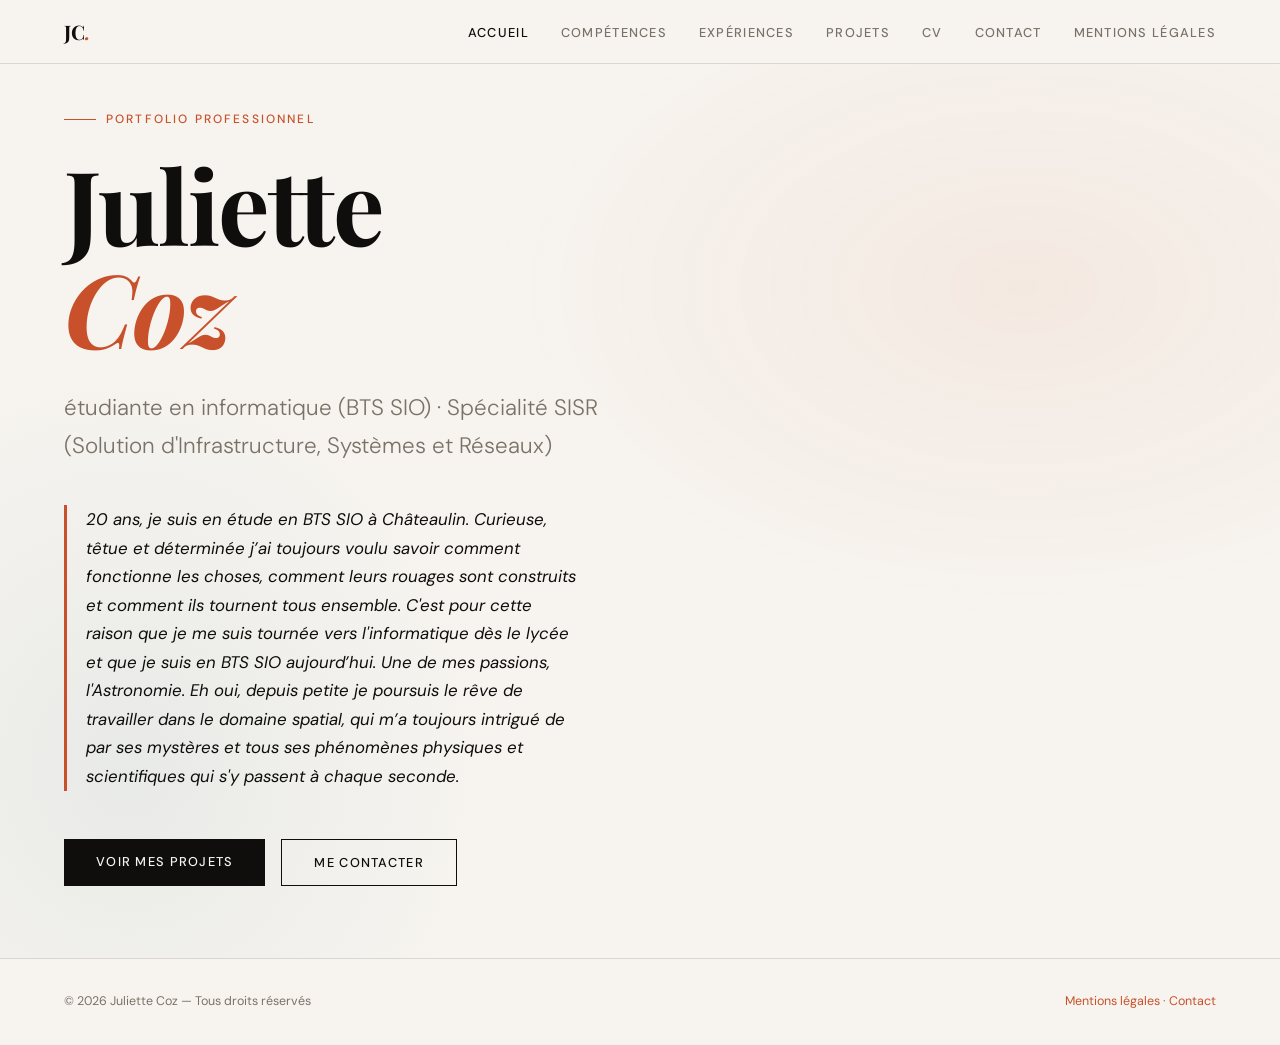
==== index.html @ 77a08def "Refactor hero pitch paragraph in index.html Split the hero pitch paragraph into two for better reada" ====
<!DOCTYPE html>
<html lang="fr">
<head>
<meta charset="UTF-8">
<meta name="viewport" content="width=device-width, initial-scale=1.0">
<title>Portfolio — Professionnel</title>
<link rel="icon" type="image/png" href="logoportfolio.webp" />
<link rel="preconnect" href="https://fonts.googleapis.com">
<link href="https://fonts.googleapis.com/css2?family=Playfair+Display:ital,wght@0,400;0,700;1,400&family=DM+Sans:wght@300;400;500&display=swap" rel="stylesheet">
<style>
  :root {
    --ink: #0f0e0d;
    --paper: #f7f4ef;
    --cream: #ede8df;
    --accent: #c8502a;
    --accent2: #2a6b8a;
    --muted: #7a7268;
    --border: rgba(15,14,13,0.12);
    --font-display: 'Playfair Display', Georgia, serif;
    --font-body: 'DM Sans', sans-serif;
    --nav-h: 64px;
  }
  *, *::before, *::after { box-sizing: border-box; margin: 0; padding: 0; }
  html { scroll-behavior: smooth; }
  body {
    font-family: var(--font-body);
    background: var(--paper);
    color: var(--ink);
    font-size: 16px;
    line-height: 1.7;
    overflow-x: hidden;
  }

  /* ── NAV ── */
  nav {
    position: fixed; top: 0; left: 0; right: 0; z-index: 100;
    height: var(--nav-h);
    background: rgba(247,244,239,0.92);
    backdrop-filter: blur(12px);
    border-bottom: 1px solid var(--border);
    display: flex; align-items: center; justify-content: space-between;
    padding: 0 5vw;
  }
  .nav-logo {
    font-family: var(--font-display);
    font-size: 1.25rem;
    font-weight: 700;
    letter-spacing: -0.01em;
    color: var(--ink);
    text-decoration: none;
  }
  .nav-logo span { color: var(--accent); font-style: italic; }
  .nav-links { display: flex; gap: 2rem; list-style: none; }
  .nav-links a {
    font-size: 0.8rem;
    letter-spacing: 0.1em;
    text-transform: uppercase;
    font-weight: 500;
    color: var(--muted);
    text-decoration: none;
    transition: color 0.2s;
  }
  .nav-links a:hover { color: var(--accent); }
  .nav-links a.active { color: var(--ink); }
  .hamburger { display: none; flex-direction: column; gap: 5px; cursor: pointer; background: none; border: none; padding: 4px; }
  .hamburger span { display: block; width: 22px; height: 1.5px; background: var(--ink); transition: all 0.3s; }
  .hamburger.open span:nth-child(1) { transform: translateY(6.5px) rotate(45deg); }
  .hamburger.open span:nth-child(2) { opacity: 0; }
  .hamburger.open span:nth-child(3) { transform: translateY(-6.5px) rotate(-45deg); }
  .mobile-menu {
    display: none; position: fixed; top: var(--nav-h); left: 0; right: 0; bottom: 0;
    background: var(--paper); z-index: 99; flex-direction: column; align-items: center; justify-content: center; gap: 2.5rem;
  }
  .mobile-menu.open { display: flex; }
  .mobile-menu a { font-family: var(--font-display); font-size: 2rem; font-weight: 700; color: var(--ink); text-decoration: none; }
  .mobile-menu a:hover { color: var(--accent); }

  /* ── SECTIONS ── */
  section { display: none; min-height: 100vh; padding: calc(var(--nav-h) + 5vh) 5vw 8vh; }
  section.active { display: block; }

  /* ── HERO ── */
  #home {
    display: none;
    flex-direction: column;
    justify-content: center;
    position: relative;
    overflow: hidden;
  }
  #home.active { display: flex; }
  .hero-bg {
    position: absolute; inset: 0; pointer-events: none;
    background:
      radial-gradient(ellipse 60% 50% at 80% 30%, rgba(200,80,42,0.07) 0%, transparent 70%),
      radial-gradient(ellipse 40% 60% at 10% 80%, rgba(42,107,138,0.07) 0%, transparent 70%);
  }
  .hero-tag {
    font-size: 0.75rem; letter-spacing: 0.18em; text-transform: uppercase;
    color: var(--accent); font-weight: 500; margin-bottom: 1.5rem;
    display: flex; align-items: center; gap: 10px;
  }
  .hero-tag::before { content: ''; display: block; width: 32px; height: 1px; background: var(--accent); }
  .hero-name {
    font-family: var(--font-display);
    font-size: clamp(3rem, 8vw, 7rem);
    font-weight: 700;
    line-height: 1.0;
    letter-spacing: -0.02em;
    margin-bottom: 0.3em;
  }
  .hero-name em { font-style: italic; color: var(--accent); }
  .hero-title {
    font-size: clamp(1rem, 2.5vw, 1.4rem);
    color: var(--muted);
    font-weight: 300;
    margin-bottom: 2.5rem;
    max-width: 540px;
  }
  .hero-pitch {
    max-width: 520px;
    font-size: 1.05rem;
    color: var(--ink);
    margin-bottom: 3rem;
    border-left: 3px solid var(--accent);
    padding-left: 1.2rem;
    font-style: italic;
  }
  .hero-ctas { display: flex; flex-wrap: wrap; gap: 1rem; }
  .btn-primary {
    display: inline-block; padding: 0.75rem 2rem;
    background: var(--ink); color: var(--paper);
    font-size: 0.8rem; letter-spacing: 0.1em; text-transform: uppercase; font-weight: 500;
    text-decoration: none; border: none; cursor: pointer;
    transition: background 0.2s, transform 0.15s;
  }
  .btn-primary:hover { background: var(--accent); transform: translateY(-1px); }
  .btn-outline {
    display: inline-block; padding: 0.75rem 2rem;
    background: transparent; color: var(--ink);
    font-size: 0.8rem; letter-spacing: 0.1em; text-transform: uppercase; font-weight: 500;
    text-decoration: none; border: 1px solid var(--ink); cursor: pointer;
    transition: all 0.2s;
  }
  .btn-outline:hover { background: var(--ink); color: var(--paper); }
  .hero-scroll {
    position: absolute; bottom: 3vh; left: 5vw;
    font-size: 0.7rem; letter-spacing: 0.15em; text-transform: uppercase;
    color: var(--muted); display: flex; align-items: center; gap: 10px;
  }
  .hero-scroll::after { content: ''; display: block; width: 40px; height: 1px; background: var(--muted); }

  /* ── PAGE HEADINGS ── */
  .page-heading {
    margin-bottom: 3rem;
    padding-bottom: 1.5rem;
    border-bottom: 1px solid var(--border);
  }
  .page-heading .eyebrow {
    font-size: 0.7rem; letter-spacing: 0.18em; text-transform: uppercase;
    color: var(--accent); font-weight: 500; margin-bottom: 0.5rem;
  }
  .page-heading h1 {
    font-family: var(--font-display);
    font-size: clamp(2rem, 5vw, 3.5rem);
    font-weight: 700; line-height: 1.1;
  }

  /* ── SKILLS ── */
  .skills-grid { display: grid; grid-template-columns: repeat(auto-fill, minmax(280px, 1fr)); gap: 1.5rem; }
  .skill-card {
    background: var(--cream);
    padding: 1.5rem;
    border-left: 3px solid var(--accent);
    transition: transform 0.2s;
  }
  .skill-card:hover { transform: translateY(-3px); }
  .skill-card h3 { font-family: var(--font-display); font-size: 1.1rem; margin-bottom: 0.75rem; }
  .skill-bar-wrap { height: 3px; background: var(--border); margin-bottom: 0.5rem; }
  .skill-bar { height: 3px; background: var(--accent); transition: width 1s ease; }
  .skill-meta { font-size: 0.8rem; color: var(--muted); }

  /* ── PROJECTS ── */
  .projects-grid { display: grid; grid-template-columns: repeat(auto-fill, minmax(320px, 1fr)); gap: 2rem; }
  .project-card {
    background: var(--cream);
    overflow: hidden;
    transition: transform 0.25s;
  }
  .project-card:hover { transform: translateY(-4px); }
  .project-thumb {
    height: 180px;
    display: flex; align-items: center; justify-content: center;
    font-family: var(--font-display); font-size: 3rem; font-weight: 700;
    letter-spacing: -0.04em;
    position: relative; overflow: hidden;
  }
  .project-thumb.c1 { background: #1a1a2e; color: rgba(200,80,42,0.6); }
  .project-thumb.c2 { background: #0d3b52; color: rgba(247,244,239,0.5); }
  .project-thumb.c3 { background: #2d2416; color: rgba(200,80,42,0.5); }
  .project-body { padding: 1.5rem; }
  .project-tag { font-size: 0.7rem; letter-spacing: 0.12em; text-transform: uppercase; color: var(--accent); font-weight: 500; margin-bottom: 0.5rem; }
  .project-title { font-family: var(--font-display); font-size: 1.3rem; font-weight: 700; margin-bottom: 0.75rem; }
  .project-desc { font-size: 0.9rem; color: var(--muted); margin-bottom: 1.25rem; }
  .project-link { font-size: 0.75rem; letter-spacing: 0.1em; text-transform: uppercase; font-weight: 500; color: var(--accent); text-decoration: none; }
  .project-link:hover { text-decoration: underline; }

  /* ── CV / TIMELINE ── */
  .timeline { position: relative; padding-left: 2rem; }
  .timeline::before { content: ''; position: absolute; left: 0; top: 0; bottom: 0; width: 1px; background: var(--border); }
  .timeline-item { position: relative; margin-bottom: 2.5rem; }
  .timeline-dot {
    position: absolute; left: -2rem; top: 6px;
    width: 10px; height: 10px; border-radius: 50%;
    background: var(--accent); border: 2px solid var(--paper);
    transform: translateX(-4.5px);
  }
  .timeline-date { font-size: 0.75rem; letter-spacing: 0.1em; text-transform: uppercase; color: var(--accent); font-weight: 500; margin-bottom: 0.25rem; }
  .timeline-title { font-family: var(--font-display); font-size: 1.15rem; font-weight: 700; }
  .timeline-sub { font-size: 0.85rem; color: var(--muted); margin-bottom: 0.5rem; }
  .timeline-desc { font-size: 0.9rem; }
  .cv-cols { display: grid; grid-template-columns: 1fr 1fr; gap: 4rem; }
  @media (max-width: 700px) { .cv-cols { grid-template-columns: 1fr; gap: 2.5rem; } }
  .cv-section-title {
    font-size: 0.7rem; letter-spacing: 0.18em; text-transform: uppercase;
    color: var(--muted); font-weight: 500; margin-bottom: 1.5rem;
    padding-bottom: 0.5rem; border-bottom: 1px solid var(--border);
  }

  /* ── EXPERIENCES ── */
  .exp-item {
    padding: 2rem;
    background: var(--cream);
    margin-bottom: 1.5rem;
    border-top: 2px solid var(--accent);
  }
  .exp-header { display: flex; justify-content: space-between; align-items: flex-start; flex-wrap: wrap; gap: 0.5rem; margin-bottom: 0.75rem; }
  .exp-title { font-family: var(--font-display); font-size: 1.2rem; font-weight: 700; }
  .exp-company { font-weight: 500; color: var(--accent2); }
  .exp-date { font-size: 0.78rem; letter-spacing: 0.1em; text-transform: uppercase; color: var(--muted); white-space: nowrap; }
  .exp-list { list-style: none; padding: 0; }
  .exp-list li { font-size: 0.9rem; padding: 0.3rem 0 0.3rem 1.2rem; position: relative; }
  .exp-list li::before { content: '—'; position: absolute; left: 0; color: var(--accent); }
  .star-badge { display: inline-block; font-size: 0.7rem; letter-spacing: 0.1em; text-transform: uppercase; background: var(--ink); color: var(--paper); padding: 2px 8px; margin-left: 8px; vertical-align: middle; }

  /* ── CONTACT ── */
  .contact-wrap { display: grid; grid-template-columns: 1fr 1fr; gap: 5vw; }
  @media (max-width: 700px) { .contact-wrap { grid-template-columns: 1fr; } }
  .contact-info h2 { font-family: var(--font-display); font-size: 1.8rem; margin-bottom: 1rem; }
  .contact-info p { color: var(--muted); margin-bottom: 2rem; }
  .contact-detail { display: flex; align-items: center; gap: 1rem; margin-bottom: 1rem; }
  .contact-icon { width: 40px; height: 40px; background: var(--cream); display: flex; align-items: center; justify-content: center; font-size: 1rem; flex-shrink: 0; }
  .contact-label { font-size: 0.75rem; letter-spacing: 0.1em; text-transform: uppercase; color: var(--muted); }
  .contact-val { font-weight: 500; font-size: 0.95rem; }
  .form-group { margin-bottom: 1.25rem; }
  .form-label { display: block; font-size: 0.75rem; letter-spacing: 0.1em; text-transform: uppercase; color: var(--muted); margin-bottom: 0.4rem; }
  .form-input, .form-textarea {
    width: 100%; padding: 0.75rem 1rem;
    background: var(--cream); border: 1px solid var(--border);
    color: var(--ink); font-family: var(--font-body); font-size: 0.9rem;
    outline: none; transition: border-color 0.2s;
  }
  .form-input:focus, .form-textarea:focus { border-color: var(--accent); }
  .form-textarea { resize: vertical; min-height: 120px; }

  /* ── MENTIONS LÉGALES ── */
  .legal-content { max-width: 780px; }
  .legal-content h2 { font-family: var(--font-display); font-size: 1.3rem; font-weight: 700; margin: 2rem 0 0.75rem; }
  .legal-content h2:first-of-type { margin-top: 0; }
  .legal-content p { font-size: 0.92rem; color: var(--muted); margin-bottom: 0.75rem; }
  .legal-content strong { color: var(--ink); }

  /* ── FOOTER ── */
  footer {
    text-align: center; padding: 2rem 5vw;
    border-top: 1px solid var(--border);
    font-size: 0.78rem; color: var(--muted);
    display: flex; justify-content: space-between; align-items: center; flex-wrap: wrap; gap: 1rem;
  }
  footer a { color: var(--accent); text-decoration: none; }

  /* ── ANIMATIONS ── */
  @keyframes fadeUp { from { opacity: 0; transform: translateY(20px); } to { opacity: 1; transform: translateY(0); } }
  .fade-up { animation: fadeUp 0.6s ease both; }
  .fade-up:nth-child(2) { animation-delay: 0.1s; }
  .fade-up:nth-child(3) { animation-delay: 0.2s; }
  .fade-up:nth-child(4) { animation-delay: 0.3s; }
  .fade-up:nth-child(5) { animation-delay: 0.4s; }

  /* ── RESPONSIVE ── */
  @media (max-width: 768px) {
    .nav-links { display: none; }
    .hamburger { display: flex; }
    .hero-name { font-size: clamp(2.5rem, 12vw, 4rem); }
  }
</style>
</head>
<body>

<!-- NAV -->
<nav>
  <a href="#" class="nav-logo">JC<span>.</span></a>
  <ul class="nav-links">
    <li><a href="#" onclick="showSection('home')" class="active" id="nav-home">Accueil</a></li>
    <li><a href="#" onclick="showSection('skills')" id="nav-skills">Compétences</a></li>
    <li><a href="#" onclick="showSection('experience')" id="nav-experience">Expériences</a></li>
    <li><a href="#" onclick="showSection('projects')" id="nav-projects">Projets</a></li>
    <li><a href="#" onclick="showSection('cv')" id="nav-cv">CV</a></li>
    <li><a href="#" onclick="showSection('contact')" id="nav-contact">Contact</a></li>
    <li><a href="#" onclick="showSection('legal')" id="nav-legal">Mentions légales</a></li>
  </ul>
  <button class="hamburger" id="hamburger" onclick="toggleMenu()">
    <span></span><span></span><span></span>
  </button>
</nav>

<!-- MOBILE MENU -->
<div class="mobile-menu" id="mobile-menu">
  <a href="#" onclick="showSection('home');toggleMenu()">Accueil</a>
  <a href="#" onclick="showSection('skills');toggleMenu()">Compétences</a>
  <a href="#" onclick="showSection('experience');toggleMenu()">Expériences</a>
  <a href="#" onclick="showSection('projects');toggleMenu()">Projets</a>
  <a href="#" onclick="showSection('cv');toggleMenu()">CV</a>
  <a href="#" onclick="showSection('contact');toggleMenu()">Contact</a>
  <a href="#" onclick="showSection('legal');toggleMenu()">Mentions légales</a>
</div>

<!-- HOME -->
<section id="home" class="active">
  <div class="hero-bg"></div>
  <div class="hero-tag fade-up">Portfolio Professionnel</div>
  <h1 class="hero-name fade-up">Juliette<br><em>Coz</em></h1>
  <p class="hero-title fade-up">étudiante en informatique (BTS SIO) · Spécialité SISR (Solution d'Infrastructure, Systèmes et Réseaux)</p>
  <p class="hero-pitch fade-up">20 ans, je suis en étude en BTS SIO à Châteaulin. Curieuse, têtue et déterminée j’ai toujours voulu savoir comment fonctionne les choses, comment leurs rouages sont construits et comment ils tournent tous ensemble. C'est pour cette raison que je me suis tournée vers l'informatique dès le lycée et que je suis en BTS SIO aujourd’hui. 
    Une de mes passions, l'Astronomie. Eh oui, depuis petite je poursuis le rêve de travailler dans le domaine spatial, qui m’a toujours intrigué de par ses mystères et tous ses phénomènes physiques et scientifiques qui s'y passent à chaque seconde.</p>
  <div class="hero-ctas fade-up">
    <a href="#" class="btn-primary" onclick="showSection('projects')">Voir mes projets</a>
    <a href="#" class="btn-outline" onclick="showSection('contact')">Me contacter</a>
  </div>
</section>

<!-- SKILLS -->
<section id="skills">
  <div class="page-heading fade-up">
    <div class="eyebrow">Savoir-faire</div>
    <h1>Compétences</h1>
  </div>
  <div class="skills-grid">
    <div class="skill-card fade-up">
      <h3>Cybersécurité</h3>
      <div class="skill-bar-wrap"><div class="skill-bar" style="width:95%"></div></div>
      <p class="skill-meta">RGPD, RGAA, PIA — Niveau expert</p>
    </div>
    <div class="skill-card fade-up">
      <h3>Logiciels</h3>
      <div class="skill-bar-wrap"><div class="skill-bar" style="width:85%"></div></div>
      <p class="skill-meta">Git, GitLab, GitHub, GLPI, Proxmox, PowerShell ISE, Visual Studio Code, VirtualBox — Niveau avancé</p>
    </div>
    <div class="skill-card fade-up">
      <h3>Gestion de projet</h3>
      <div class="skill-bar-wrap"><div class="skill-bar" style="width:60%"></div></div>
      <p class="skill-meta">Agile — Niveau intermédiaire</p>
    </div>
    <div class="skill-card fade-up">
      <h3>Systèmes d'exploitation</h3>
      <div class="skill-bar-wrap"><div class="skill-bar" style="width:95%"></div></div>
      <p class="skill-meta">windows, Linux, Kali, Windows Serveur, Ubuntu Serveur — Niveau expert+</p>
    </div>
    <div class="skill-card fade-up">
      <h3>Réseaux</h3>
      <div class="skill-bar-wrap"><div class="skill-bar" style="width:90%"></div></div>
      <p class="skill-meta">Matériel Cisco, CiscoPacketTracer, Wiresharck — Niveau expert</p>
    </div>
    <div class="skill-card fade-up">
      <h3>langages de programmation</h3>
      <div class="skill-bar-wrap"><div class="skill-bar" style="width:85%"></div></div>
      <p class="skill-meta">PHP, Python, JavaScript, Arduino, PowerShell, Shell, Bash — Niveau avancé</p>
    </div>
    <div class="skill-card fade-up">
      <h3>Logiciels</h3>
      <div class="skill-bar-wrap"><div class="skill-bar" style="width:85%"></div></div>
      <p class="skill-meta">Git, GitLab, GitHub, GLPI, Proxmox, PowerShell ISE, Visual Studio Code, VirtualBox — Niveau avancé</p>
    </div>
    <div class="skill-card fade-up">
      <h3>Développement Web</h3>
      <div class="skill-bar-wrap"><div class="skill-bar" style="width:80%"></div></div>
      <p class="skill-meta">HTML, CSS, Bootstrap, XML, Json — Niveau avancé</p>
    </div>
    <div class="skill-card fade-up">
      <h3>Bases de Données</h3>
      <div class="skill-bar-wrap"><div class="skill-bar" style="width:95%"></div></div>
      <p class="skill-meta">MySQL, PhpMyAdmin — Niveau expert</p>
    </div>
    <div class="skill-card fade-up">
      <h3>Langues</h3>
      <div class="skill-bar-wrap"><div class="skill-bar" style="width:70%"></div></div>
      <p class="skill-meta">Français natif · Anglais B2</p>
    </div>
  </div>
</section>

<!-- EXPERIENCES -->
<section id="experience">
  <div class="page-heading fade-up">
    <div class="eyebrow">Parcours</div>
    <h1>Expériences</h1>
  </div>

  <div class="exp-item fade-up">
    <div class="exp-header">
      <div>
        <div class="exp-title">Développeuse Informatique </div>
        <div class="exp-company">UBO . Brest</div>
      </div>
      <div class="exp-date">Stage de 2 mois - 2025</div>
    </div>
    <ul class="exp-list">
      <li><strong>Situation :</strong> Projet Tous égaux.</li>
      <li><strong>Tâche et Action:</strong> réalisation d’une application web pour les étudiants en situation de handicap et veille informatique sur les normes RGAA et WCAG.</li>
      <li><strong>Résultat :</strong> présentations de nouvelles solutions pour inclure physiquement les personnes en situation de handicap et pour leurs permettre de pouvoir utiliser les Logiciels de l'établissement</li>
    </ul>
  </div>

  <div class="exp-item fade-up">
    <div class="exp-header">
      <div>
        <div class="exp-title">Ingénieure Systèmes Infrastructure et Résaux</div>
        <div class="exp-company">Brest Métropole · Brest</div>
      </div>
      <div class="exp-date">stage de 5 semaines - 2026</div>
    </div>
    <ul class="exp-list">
      <li><strong>Situation :</strong> à venir</li>
      <li><strong>Tâche et Action:</strong> à venir </li>
      <li><strong>Résultat :</strong> à venir </li>
    </ul>
  </div>
</section>

<!-- PROJECTS -->
<section id="projects">
  <div class="page-heading fade-up">
    <div class="eyebrow">Réalisations</div>
    <h1>Projets</h1>
  </div>
  <div class="projects-grid">
    <div class="project-card fade-up">
      <div class="project-thumb c1">Rallye créatif</div>
      <div class="project-body">
        <div class="project-tag">événement · Développement</div>
        <div class="project-title">création d'une application — UBO</div>
        <p class="project-desc">le but de ce site est de créer une plateforme pour réaliser des travaux de groupe en prennant 
          en compte le niveau d'énergie/humeur de chaque menbre du groupe, pour répartir au mieux les tâches et s'adapter au mieux
           à l'humeur de chacun.</p>
        <a href="https://gitlab.com/lamiette/ralicreatif" class="project-link">Voir le détail →</a>
      </div>
    </div>
    <div class="project-card fade-up">
      <div class="project-thumb c2">ARRFFF</div>
      <div class="project-body">
        <div class="project-tag">site web · Développement</div>
        <div class="project-title">création entreprise fictive — BTS SIO</div>
        <p class="project-desc">création en colaboration d'une entreprise fictive dans le cadre de l'Apprentissage.</p>
        <p class="project-desc">l'entreprise est une entreprise de vente en ligne qui ce fais grace à un site web.</p>
        <a href="https://gitlab.com/ap-mj/arrfff" class="project-link">Voir le détail →</a>
      </div>
    </div>
    <div class="project-card fade-up">
      <div class="project-thumb c3">Mastermind</div>
      <div class="project-body">
        <div class="project-tag">jeux · dévelopement</div>
        <div class="project-title">création d'un jeux de Mastermind en js, css et html — CESI</div>
        <p class="project-desc">étude des différents langages, en particulier le java-script pour réussir à créer un jeux fonctionnelle.</p>
        <a href="mastermind/index.html" class="project-link">jouer →</a>
      </div>
    </div>
  </div>
</section>

<!-- CV -->
<section id="cv">
  <div class="page-heading fade-up">
    <div class="eyebrow">Curriculum Vitae</div>
    <h1>Mon CV</h1>
  </div>
  <div style="margin-bottom:2rem;">
    <a href="CV juliettecoz(2026).pdf" class="btn-primary" style="font-size:0.75rem;">Télécharger le PDF</a>
  </div>
  <div class="cv-cols">
    <div>
      <div class="cv-section-title">Formation</div>
      <div class="timeline">
        <div class="timeline-item fade-up">
          <div class="timeline-dot"></div>
          <div class="timeline-date">2025 - Aujourd'hui</div>
          <div class="timeline-title">BTS SIO</div>
          <div class="timeline-sub">BTS SAINT LOUIS</div>
          <div>Option SISR (Solution d’Infrastructures Systèmes et Réseaux).</div>
        </div>
        <div class="timeline-item fade-up">
          <div class="timeline-dot"></div>
          <div class="timeline-date">2024 - 2025</div>
          <div class="timeline-title">Bachelor en Dévelopement Informatique</div>
          <div class="timeline-sub">CESI BREST</div>
          <div>Apprentissage des différents langages informatiques, ainsi que de l’anglais technique.</div>
        </div>
        <div class="timeline-item fade-up">
          <div class="timeline-dot"></div>
          <div class="timeline-date">2021 - 2024</div>
          <div class="timeline-title">BAC Technologique Filière STI2D</div>
          <div class="timeline-sub">LYCEE LA CROIX ROUGE LA SALLE</div>
          <div>Option SIN (Systèmes Informatiques Numériques) obtention du Bac avec mention assez bien.</div>
        </div>
      </div>

      <div class="cv-section-title" style="margin-top:2.5rem;">Parcours professionnel</div>
      <div class="timeline">
        <div class="timeline-item fade-up">
          <div class="timeline-dot"></div>
          <div class="timeline-date">Stage de 2 mois - 2025</div>
          <div class="timeline-title">Développeuse Informatique</div>
          <div class="timeline-sub">UBO . Brest</div>
          <div>Réalisation d’une application web pour les étudiants en situation de handicap et veille informatique sur les normes RGAA et WCAG.</div>
        </div>
        <div class="timeline-item fade-up">
          <div class="timeline-dot"></div>
          <div class="timeline-date">Stage de 5 semaines - 2026 (26 mai au 24 juin)</div>
          <div class="timeline-title">Ingénieure Systèmes Infrastructure et Réseaux</div>
          <div class="timeline-sub">Brest Métropole · Brest</div>
          <div>à venir </div>
        </div>
      </div>
    </div>

    <div>
      <div class="cv-section-title">Certifications</div>
      <div class="timeline">
        <div class="timeline-item fade-up">
          <div class="timeline-dot"></div>
          <div class="timeline-date">à venir</div>
          <div class="timeline-title">à venir</div>
          <div class="timeline-sub">à venir</div>
        </div>
      </div>
    </div>
  </div>
</section>

<!-- CONTACT -->
<section id="contact">
  <div class="page-heading fade-up">
    <div class="eyebrow">Échangeons</div>
    <h1>Contact</h1>
  </div>
  <div class="contact-wrap">
    <div class="contact-info fade-up">
      <h2>Une proposition d'emplois à pourvoir ?</h2>
      <p>Disponible pour des opportunités CDI, CDD, Alternance, Stages ou Emplois Saisonniers. Réponse sous 48h.</p>
      <div class="contact-detail">
        <div class="contact-icon">✉</div>
        <div>
          <div class="contact-label">Email</div>
          <div class="contact-val">juliettecoz95@gmail.com</div>
        </div>
      </div>
      <div class="contact-detail">
        <div class="contact-icon">☎</div>
        <div>
          <div class="contact-label">Téléphone</div>
          <div class="contact-val">+33 7 88 12 73 37</div>
        </div>
      </div>
      <div class="contact-detail">
        <div class="contact-icon">⊙</div>
        <div>
          <div class="contact-label">Localisation</div>
          <div class="contact-val">Brest, Finistère</div>
        </div>
      </div>
      <div class="contact-detail">
        <div class="contact-icon">Git</div>
        <div>
          <div class="contact-label">GitHub</div>
          <div class="contact-val">
            <a href="https://github.com/juliettec9">
            <style>
              a{
                color: #c8502a;
              }
            </style>
            Juliette coz
            </a>
          </div>
        </div>
      </div>
      <div class="contact-detail">
        <div class="contact-icon">in</div>
        <div>
          <div class="contact-label">LinkedIn</div>
          <div class="contact-val"> <a href="https://www.linkedin.com/in/juliette-coz-a9b17b341/">Juliette coz</a></div>
        </div>
      </div>
    </div>
      <div class="fade-up">
        <form name="contact_form" method="POST" action="mail.php">
          <div class="form-group">
            <label class="form-label">Nom complet *</label>
            <input type="text" class="form-input" placeholder="Votre nom" name="nom" id="nom">
          </div>
          <div class="form-group">
            <label class="form-label">Email *</label>
            <input type="email" class="form-input" placeholder="votre@email.com" name="email" id="email">
          </div>
          <div class="form-group">
            <label class="form-label">Sujet</label>
            <input type="text" class="form-input" placeholder="Objet de votre message" name="sujet" id="sujet">
          </div>
          <div class="form-group">
            <label class="form-label">Message *</label>
            <textarea class="form-textarea" placeholder="Décrivez votre projet ou votre demande…" name="commentaire" id="commentaire">
            </textarea>
          </div>
          <input class="btn-primary" style="width:100%;" type="submit" value=" Envoyer le message">
        </form>
      </div>
    
  </div>
</section>

<!-- MENTIONS LÉGALES -->
<section id="legal">
  <div class="page-heading fade-up">
    <div class="eyebrow">Transparence</div>
    <h1>Mentions légales</h1>
  </div>
  <div class="legal-content fade-up">
    <h2>1. Éditeur du site</h2>
    <p>Ce site est édité à titre personnel par <strong>Juliette Coz</strong>, domiciliée à Brest, Finistère.</p>
    <p>Email de contact : <strong>juliettecoz95@gmail.com</strong></p>

    <h2>2. Hébergement</h2>
    <p>Ce site est hébergé par <strong>GitHub</strong>, dont le siège social est situé au <strong> 37 QUAI DU PRESIDENT ROOSEVELT 92130 ISSY-LES-MOULINEAUX</strong>. Pour toute information, consultez le site de l'hébergeur.</p>

    <h2>3. Propriété intellectuelle</h2>
    <p>L'ensemble des contenus présents sur ce site (textes, images, visuels, structure) sont la propriété exclusive de <strong>Juliette Coz</strong>, sauf mention contraire. Toute reproduction, même partielle, est interdite sans autorisation préalable.</p>

    <h2>4. Protection des données personnelles (RGPD)</h2>
    <p>Ce site ne collecte pas de données personnelles à des fins commerciales. Les données saisies via le formulaire de contact (nom, email, message) sont utilisées uniquement pour répondre à votre demande et ne sont pas transmises à des tiers.</p>
    <p>Conformément au <strong>Règlement Général sur la Protection des Données (RGPD)</strong> et à la loi Informatique et Libertés, vous disposez d'un droit d'accès, de rectification, de suppression et d'opposition. Pour exercer ces droits, contactez : <strong>juliettecoz95@gmail.com</strong>.</p>

    <h2>5. Cookies</h2>
    <p>Ce site n'utilise pas de cookies de traçage ou de mesure d'audience. Aucune donnée de navigation n'est collectée ni transmise à des tiers.</p>

    <h2>6. Limitation de responsabilité</h2>
    <p>Les informations contenues sur ce site sont données à titre indicatif. L'éditeur ne saurait être tenu responsable des erreurs, omissions ou des résultats pouvant être obtenus par un mauvais usage de ces informations.</p>

    <h2>7. Liens hypertextes</h2>
    <p>Ce site peut contenir des liens vers des sites tiers. L'éditeur n'est pas responsable du contenu de ces sites externes et ne contrôle pas leurs pratiques en matière de confidentialité.</p>

    <h2>8. Droit applicable</h2>
    <p>Le présent site est soumis au droit français. En cas de litige, les tribunaux français seront seuls compétents.</p>
    <p style="margin-top:2rem; font-size:0.8rem;">Dernière mise à jour : Avril 2026</p>
  </div>
</section>

<!-- FOOTER -->
<footer>
  <span>© 2026 Juliette Coz — Tous droits réservés</span>
  <span>
    <a href="#" onclick="showSection('legal')">Mentions légales</a> ·
    <a href="#" onclick="showSection('contact')">Contact</a>
  </span>
</footer>

<script>
function showSection(id) {
  document.querySelectorAll('section').forEach(s => s.classList.remove('active'));
  document.querySelectorAll('.nav-links a').forEach(a => a.classList.remove('active'));
  const sec = document.getElementById(id);
  if (sec) sec.classList.add('active');
  const navLink = document.getElementById('nav-' + id);
  if (navLink) navLink.classList.add('active');
  window.scrollTo(0, 0);
  return false;
}

function toggleMenu() {
  const menu = document.getElementById('mobile-menu');
  const btn = document.getElementById('hamburger');
  menu.classList.toggle('open');
  btn.classList.toggle('open');
}

document.querySelectorAll('.nav-links a, .mobile-menu a').forEach(a => {
  a.addEventListener('click', e => e.preventDefault());
});
</script>
</body>
</html>
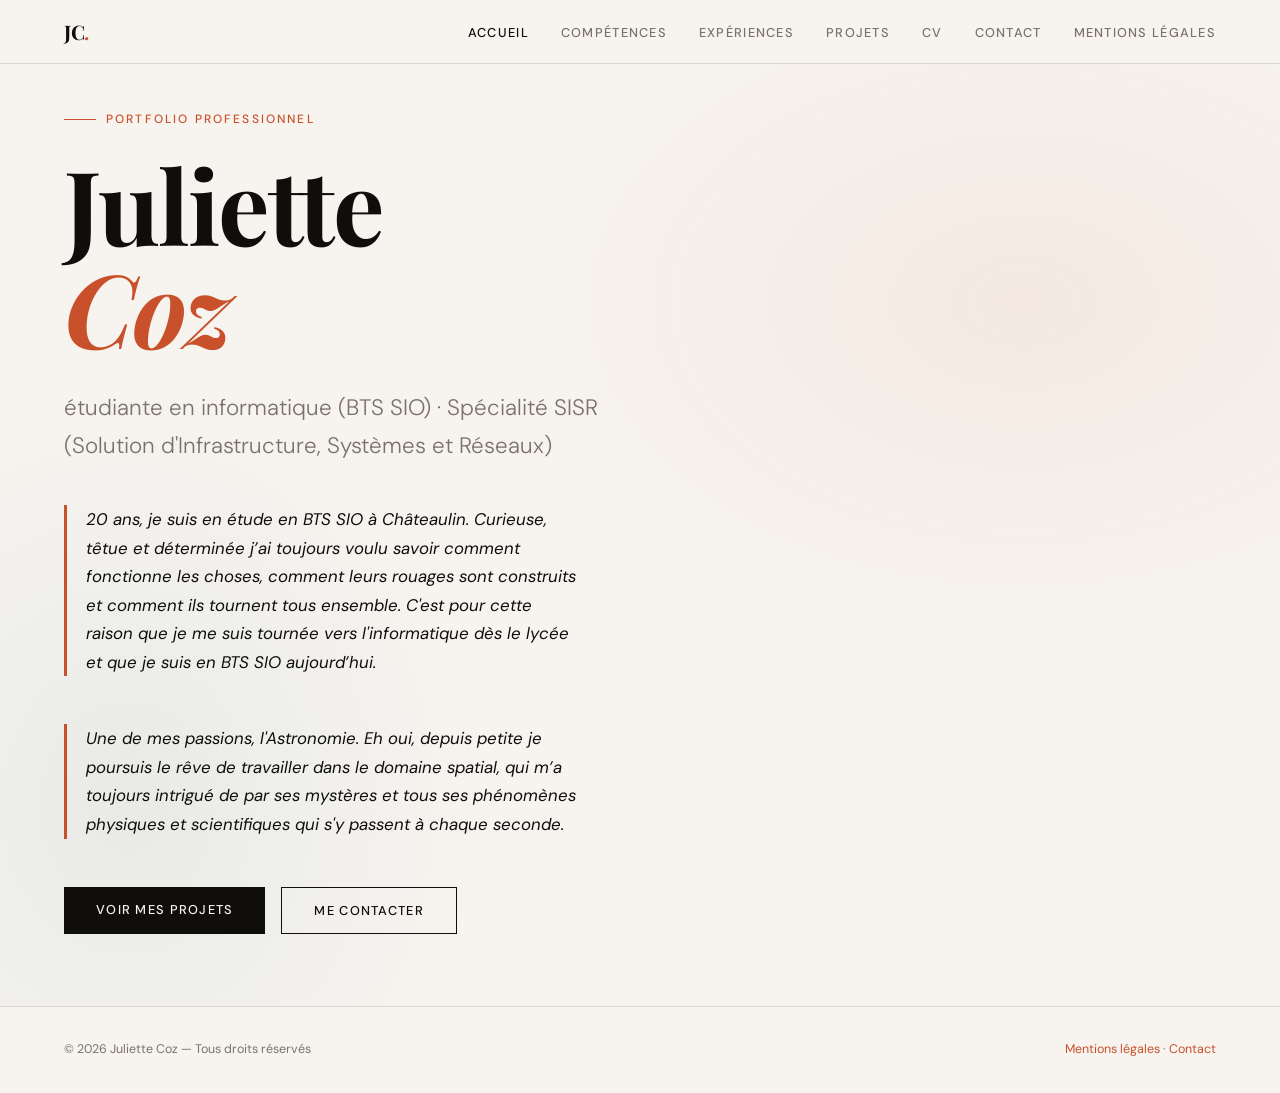
==== commit 9e57b630: "Refactor hero pitch into two paragraphs Split the hero pitch paragraph into two separate paragraphs " ====
--- a/index.html
+++ b/index.html
@@ -330,8 +330,8 @@
   <div class="hero-tag fade-up">Portfolio Professionnel</div>
   <h1 class="hero-name fade-up">Juliette<br><em>Coz</em></h1>
   <p class="hero-title fade-up">étudiante en informatique (BTS SIO) · Spécialité SISR (Solution d'Infrastructure, Systèmes et Réseaux)</p>
-  <p class="hero-pitch fade-up">20 ans, je suis en étude en BTS SIO à Châteaulin. Curieuse, têtue et déterminée j’ai toujours voulu savoir comment fonctionne les choses, comment leurs rouages sont construits et comment ils tournent tous ensemble. C'est pour cette raison que je me suis tournée vers l'informatique dès le lycée et que je suis en BTS SIO aujourd’hui. 
-    Une de mes passions, l'Astronomie. Eh oui, depuis petite je poursuis le rêve de travailler dans le domaine spatial, qui m’a toujours intrigué de par ses mystères et tous ses phénomènes physiques et scientifiques qui s'y passent à chaque seconde.</p>
+  <p class="hero-pitch fade-up">20 ans, je suis en étude en BTS SIO à Châteaulin. Curieuse, têtue et déterminée j’ai toujours voulu savoir comment fonctionne les choses, comment leurs rouages sont construits et comment ils tournent tous ensemble. C'est pour cette raison que je me suis tournée vers l'informatique dès le lycée et que je suis en BTS SIO aujourd’hui.</p> 
+  <p class="hero-pitch fade-up"> Une de mes passions, l'Astronomie. Eh oui, depuis petite je poursuis le rêve de travailler dans le domaine spatial, qui m’a toujours intrigué de par ses mystères et tous ses phénomènes physiques et scientifiques qui s'y passent à chaque seconde.</p>
   <div class="hero-ctas fade-up">
     <a href="#" class="btn-primary" onclick="showSection('projects')">Voir mes projets</a>
     <a href="#" class="btn-outline" onclick="showSection('contact')">Me contacter</a>
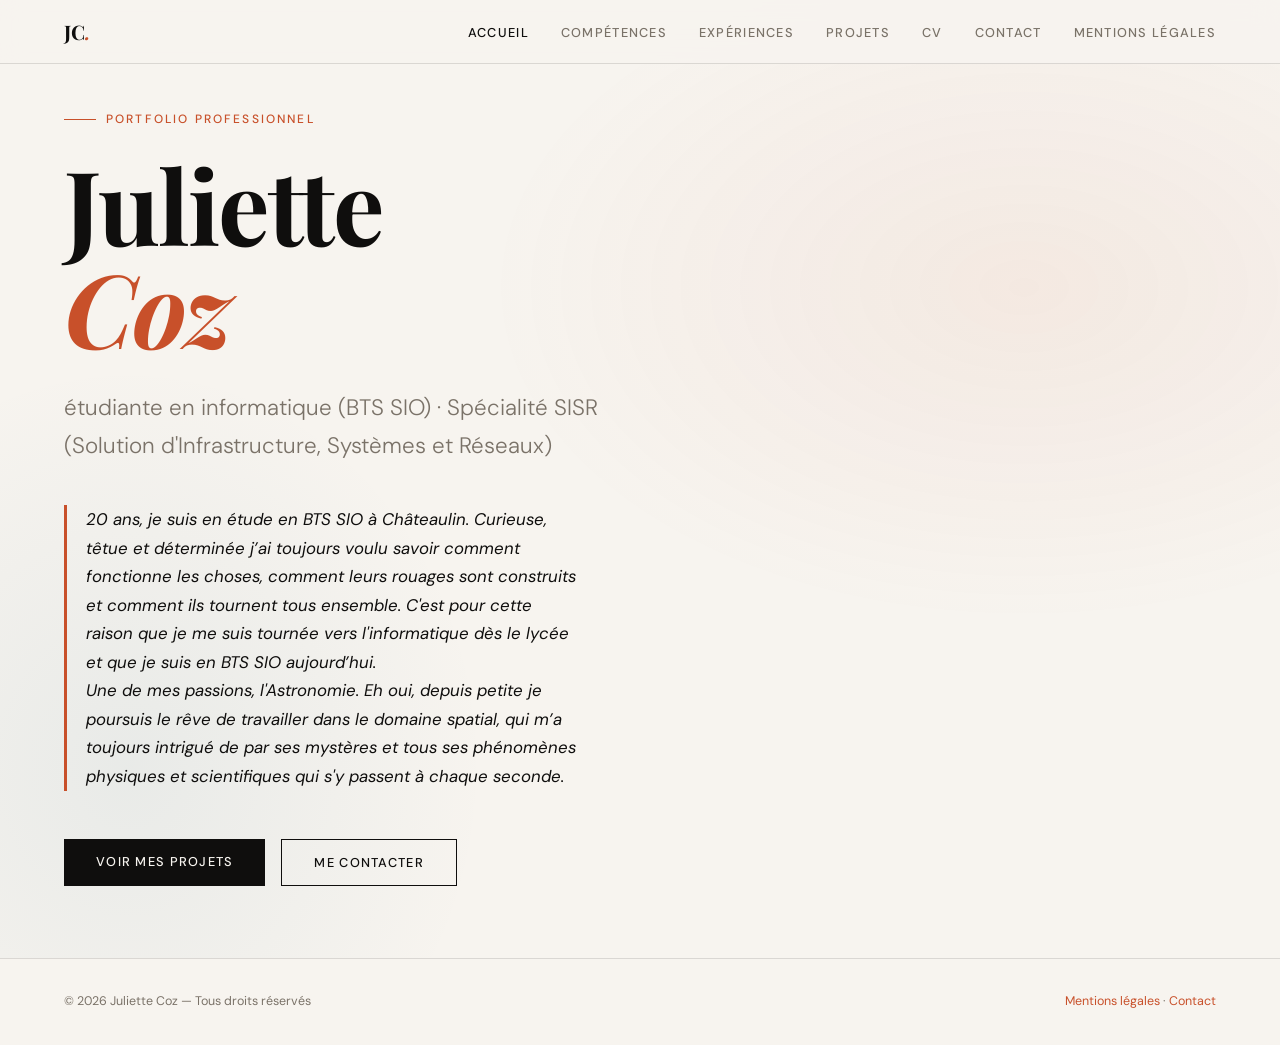
==== commit cf1a39e8: "Update hero pitch text in index.html" ====
--- a/index.html
+++ b/index.html
@@ -330,8 +330,8 @@
   <div class="hero-tag fade-up">Portfolio Professionnel</div>
   <h1 class="hero-name fade-up">Juliette<br><em>Coz</em></h1>
   <p class="hero-title fade-up">étudiante en informatique (BTS SIO) · Spécialité SISR (Solution d'Infrastructure, Systèmes et Réseaux)</p>
-  <p class="hero-pitch fade-up">20 ans, je suis en étude en BTS SIO à Châteaulin. Curieuse, têtue et déterminée j’ai toujours voulu savoir comment fonctionne les choses, comment leurs rouages sont construits et comment ils tournent tous ensemble. C'est pour cette raison que je me suis tournée vers l'informatique dès le lycée et que je suis en BTS SIO aujourd’hui.</p> 
-  <p class="hero-pitch fade-up"> Une de mes passions, l'Astronomie. Eh oui, depuis petite je poursuis le rêve de travailler dans le domaine spatial, qui m’a toujours intrigué de par ses mystères et tous ses phénomènes physiques et scientifiques qui s'y passent à chaque seconde.</p>
+  <p class="hero-pitch fade-up">20 ans, je suis en étude en BTS SIO à Châteaulin. Curieuse, têtue et déterminée j’ai toujours voulu savoir comment fonctionne les choses, comment leurs rouages sont construits et comment ils tournent tous ensemble. C'est pour cette raison que je me suis tournée vers l'informatique dès le lycée et que je suis en BTS SIO aujourd’hui. 
+  <br> Une de mes passions, l'Astronomie. Eh oui, depuis petite je poursuis le rêve de travailler dans le domaine spatial, qui m’a toujours intrigué de par ses mystères et tous ses phénomènes physiques et scientifiques qui s'y passent à chaque seconde.</p>
   <div class="hero-ctas fade-up">
     <a href="#" class="btn-primary" onclick="showSection('projects')">Voir mes projets</a>
     <a href="#" class="btn-outline" onclick="showSection('contact')">Me contacter</a>
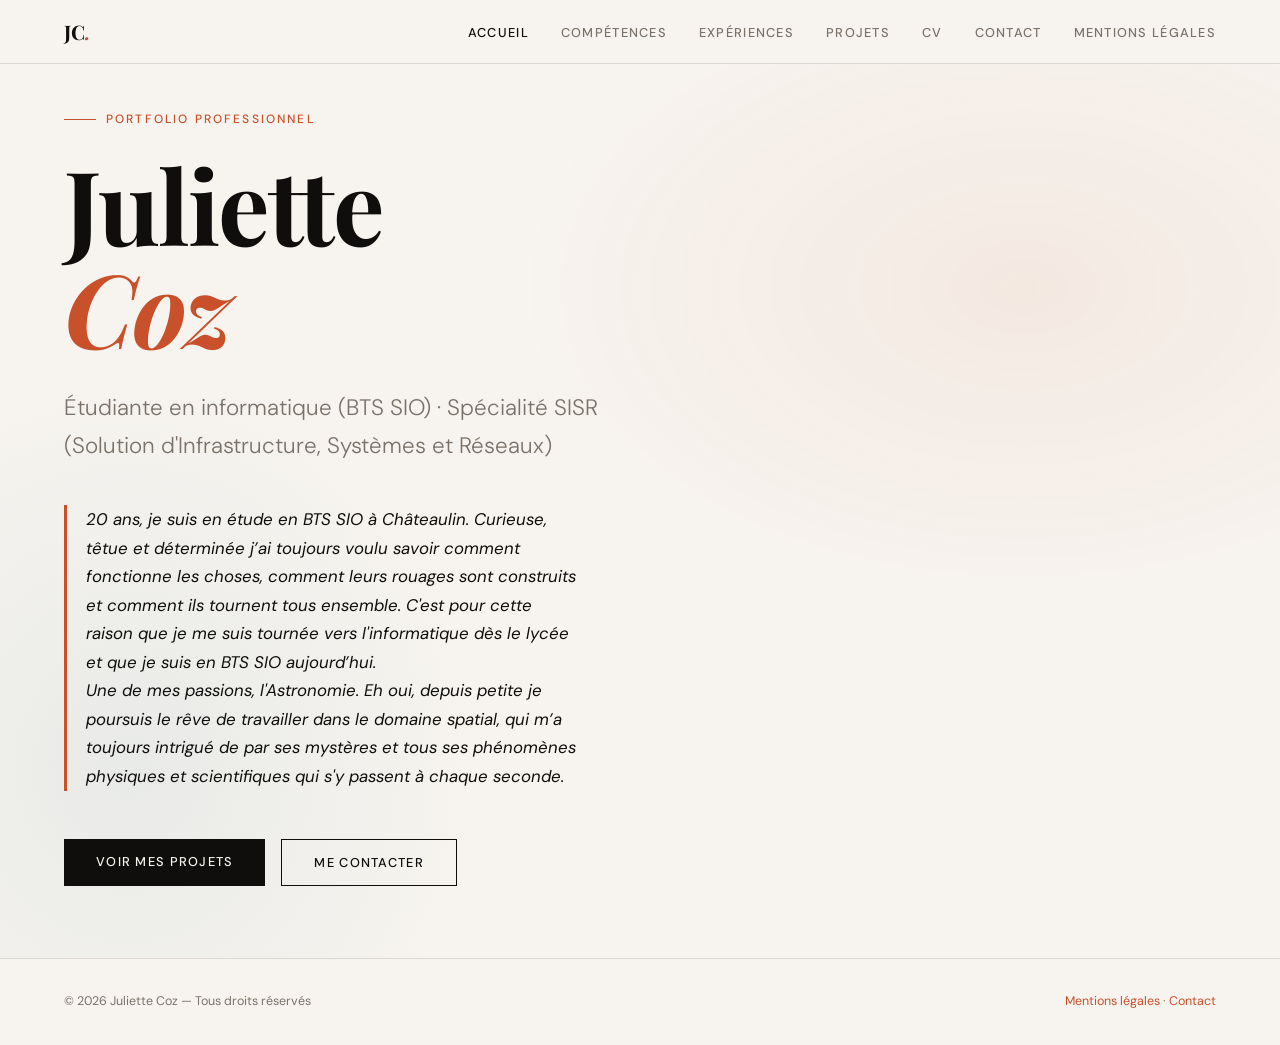
==== commit 61840268: "Correct capitalization in hero title paragraph" ====
--- a/index.html
+++ b/index.html
@@ -329,7 +329,7 @@
   <div class="hero-bg"></div>
   <div class="hero-tag fade-up">Portfolio Professionnel</div>
   <h1 class="hero-name fade-up">Juliette<br><em>Coz</em></h1>
-  <p class="hero-title fade-up">étudiante en informatique (BTS SIO) · Spécialité SISR (Solution d'Infrastructure, Systèmes et Réseaux)</p>
+  <p class="hero-title fade-up">Étudiante en informatique (BTS SIO) · Spécialité SISR (Solution d'Infrastructure, Systèmes et Réseaux)</p>
   <p class="hero-pitch fade-up">20 ans, je suis en étude en BTS SIO à Châteaulin. Curieuse, têtue et déterminée j’ai toujours voulu savoir comment fonctionne les choses, comment leurs rouages sont construits et comment ils tournent tous ensemble. C'est pour cette raison que je me suis tournée vers l'informatique dès le lycée et que je suis en BTS SIO aujourd’hui. 
   <br> Une de mes passions, l'Astronomie. Eh oui, depuis petite je poursuis le rêve de travailler dans le domaine spatial, qui m’a toujours intrigué de par ses mystères et tous ses phénomènes physiques et scientifiques qui s'y passent à chaque seconde.</p>
   <div class="hero-ctas fade-up">
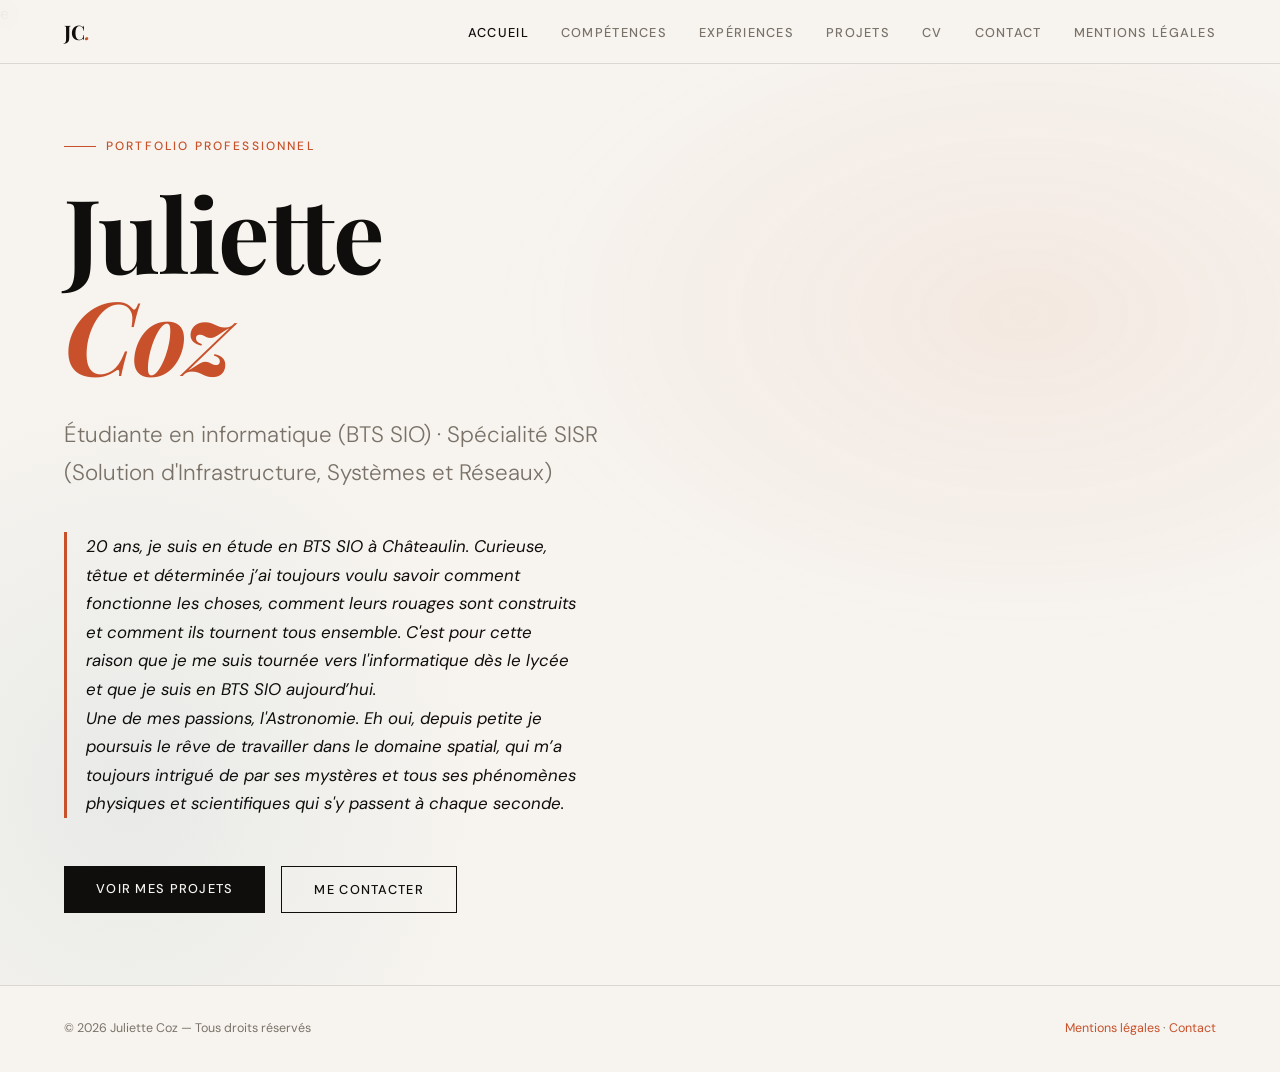
==== commit f3b30871: "Update project details in index.html" ====
--- a/index.html
+++ b/index.html
@@ -1,4 +1,4 @@
-<!DOCTYPE html>
+e<!DOCTYPE html>
 <html lang="fr">
 <head>
 <meta charset="UTF-8">
@@ -429,9 +429,9 @@
       <div class="exp-date">stage de 5 semaines - 2026</div>
     </div>
     <ul class="exp-list">
-      <li><strong>Situation :</strong> à venir</li>
-      <li><strong>Tâche et Action:</strong> à venir </li>
-      <li><strong>Résultat :</strong> à venir </li>
+      <li><strong>Situation :</strong> recherche de solution pour remplacer un logiciel de pare-feu </li>
+      <li><strong>Tâche et Action:</strong> mettre en place et configurer un logiciel de pare-feu (OPNsense) et un outil de gestion de pare-feu (DynFi) </li>
+      <li><strong>Résultat :</strong> 2 pare-feu OPNsense mis en place en redondance et enregistrer sur un gestionnaire de pare-feu DynFi </li>
     </ul>
   </div>
 </section>
